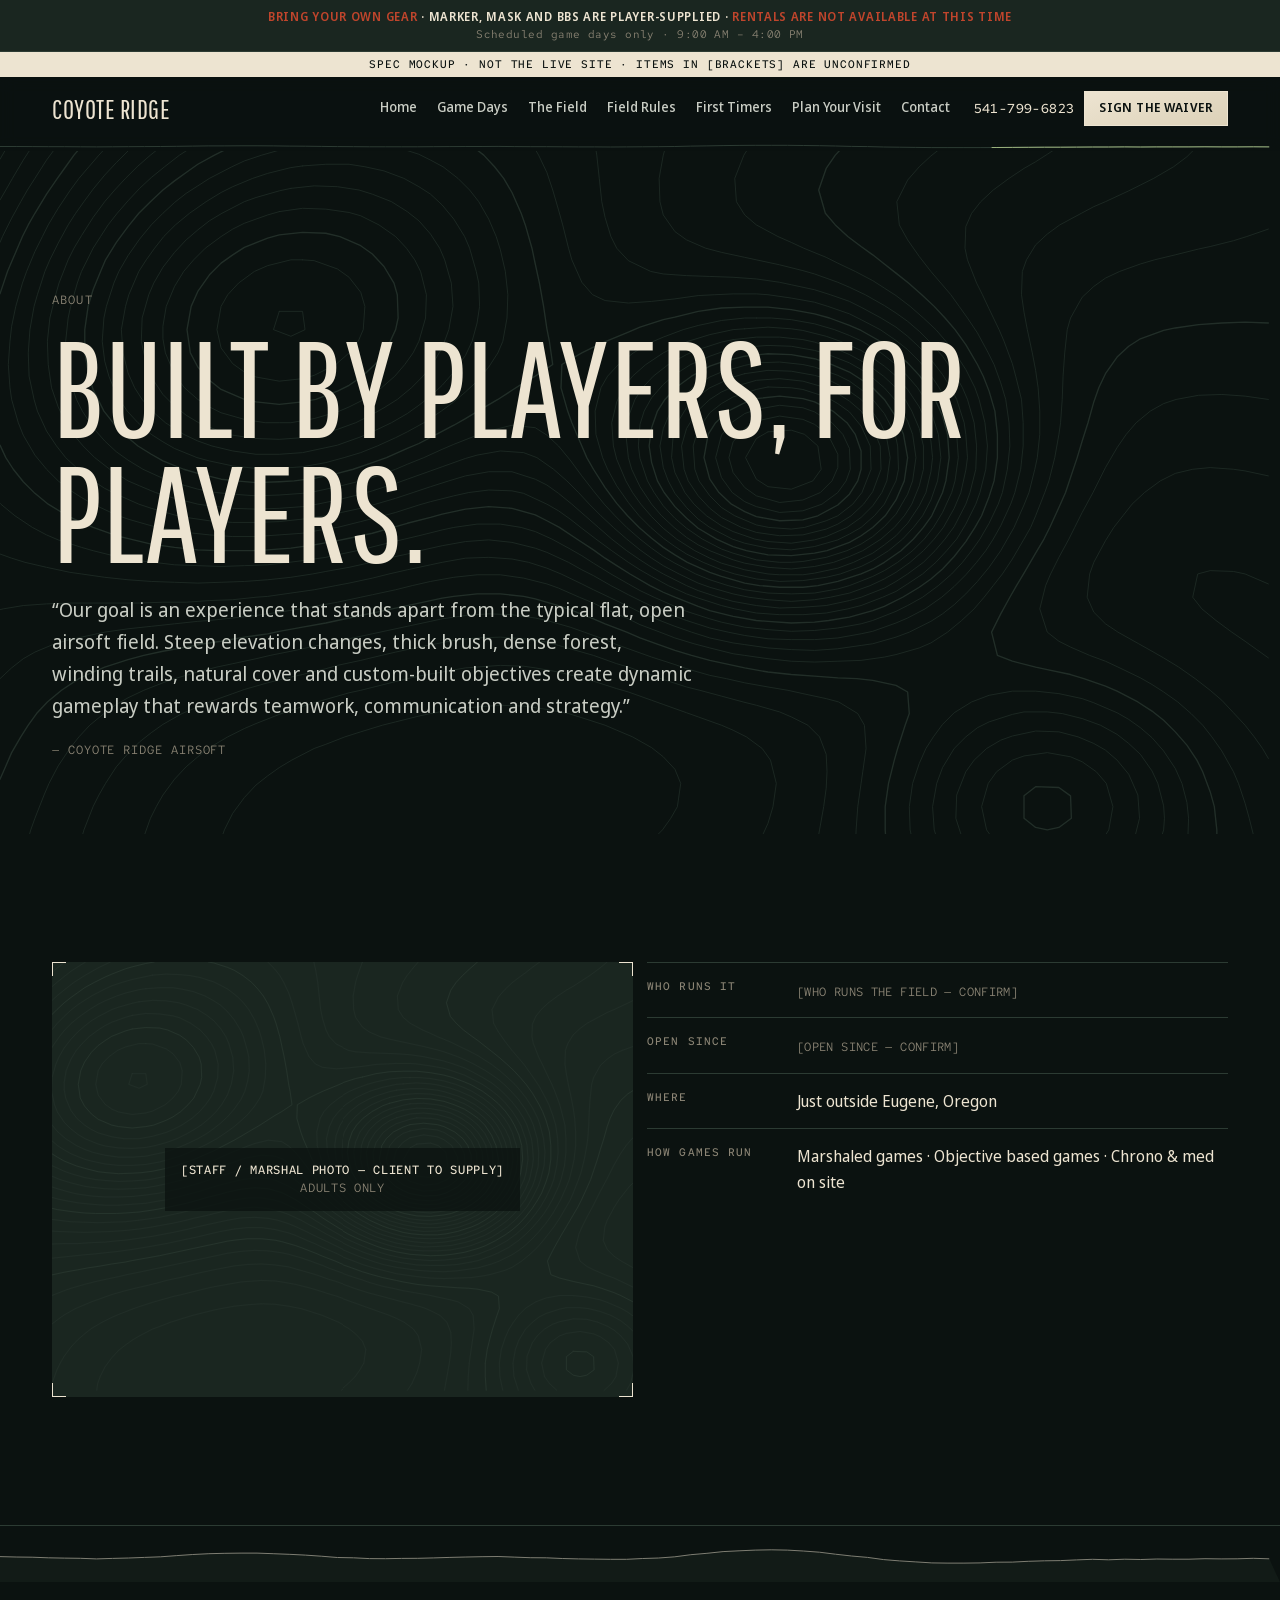
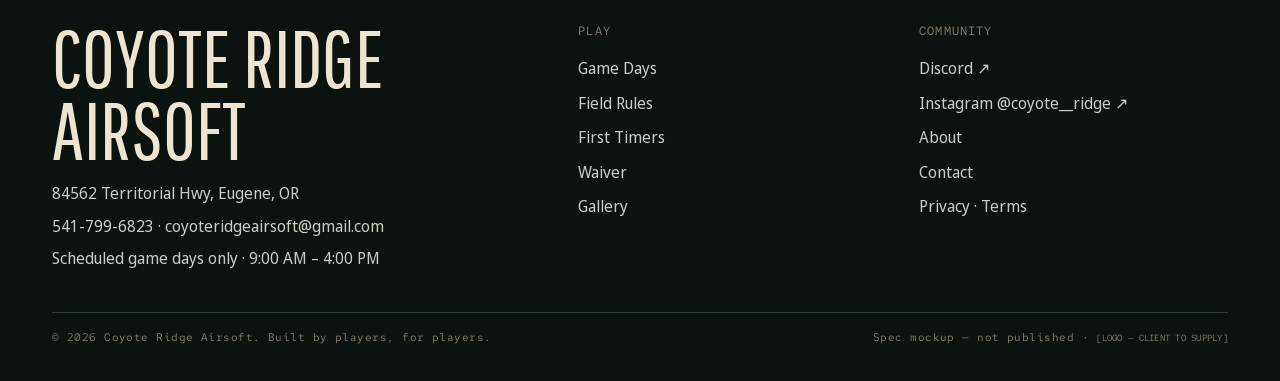
==== about.html @ 6d14355a "Preview: Coyote Ridge Airsoft spec mockup (noindex) Co-Authored-By: Claude Opus 5.5 <noreply@anthrop" ====
<!doctype html>
<html lang="en-US">
<head>
<meta charset="utf-8">
<meta name="viewport" content="width=device-width, initial-scale=1, viewport-fit=cover">
<title>About — Built by Players, for Players | Coyote Ridge Airsoft, Eugene OR</title>
<meta name="description" content="Coyote Ridge is an outdoor airsoft field just outside Eugene, Oregon — built by players, for players.">
<meta name="robots" content="noindex, nofollow">
<meta property="og:type" content="website">
<meta property="og:site_name" content="Coyote Ridge Airsoft">
<meta property="og:title" content="About — Built by Players, for Players | Coyote Ridge Airsoft, Eugene OR">
<meta property="og:description" content="Coyote Ridge is an outdoor airsoft field just outside Eugene, Oregon — built by players, for players.">
<meta property="og:image" content="https://coyoteridgeairsoft.com/images/og-card.jpg">
<meta property="og:image:width" content="1200">
<meta property="og:image:height" content="630">
<meta property="og:image:alt" content="Fog over a steep conifer hillside — Coyote Ridge Airsoft, Eugene, Oregon">
<meta name="twitter:card" content="summary_large_image">
<meta name="twitter:title" content="About — Built by Players, for Players | Coyote Ridge Airsoft, Eugene OR">
<meta name="twitter:description" content="Coyote Ridge is an outdoor airsoft field just outside Eugene, Oregon — built by players, for players.">
<meta name="twitter:image" content="https://coyoteridgeairsoft.com/images/og-card.jpg">
<meta name="theme-color" content="#0B1210">
<link rel="icon" href="favicon.svg" type="image/svg+xml">
<link rel="preconnect" href="https://fonts.googleapis.com">
<link rel="preconnect" href="https://fonts.gstatic.com" crossorigin>
<link href="https://fonts.googleapis.com/css2?family=Noto+Sans+Display:wght@400;500;600;700&amp;family=Pathway+Gothic+One&amp;family=Red+Hat+Mono:wght@400;500&amp;display=swap" rel="stylesheet">
<link rel="stylesheet" href="styles.css">
<script>document.documentElement.classList.add('js')</script>

</head>
<body>
<div class="gearstrip" role="note" aria-label="Gear requirement">
  <p><span class="flag">BRING YOUR OWN GEAR</span> · MARKER, MASK AND BBs ARE PLAYER-SUPPLIED · <span class="flag">RENTALS ARE NOT AVAILABLE AT THIS TIME</span>
  <small>Scheduled game days only · 9:00 AM – 4:00 PM</small></p>
</div>
<a class="skip" href="#main">Skip to content</a>
<div class="mock">Spec mockup · not the live site · items in [brackets] are unconfirmed</div>
<header class="site-head">
  <div class="wrap site-head__in">
    <a class="brand" href="index.html" aria-label="Coyote Ridge Airsoft — home"><span class="brand__name">Coyote Ridge</span></a>
    <nav class="nav" aria-label="Main"><a href="index.html">Home</a><a href="game-days.html">Game Days</a><a href="the-field.html">The Field</a><a href="field-rules.html">Field Rules</a><a href="first-timers.html">First Timers</a><a href="plan-your-visit.html">Plan Your Visit</a><a href="contact.html">Contact</a></nav>
    <div class="head-actions">
      <a class="tel" href="tel:+15417996823">541-799-6823</a>
      <a class="btn btn--sm" href="waiver.html">Sign the Waiver</a>
      <button class="menu-btn" type="button" data-drawer-open aria-controls="drawer" aria-expanded="false">Menu</button>
    </div>
  </div>
  <svg class="head-strip" viewBox="0 0 1000 10" preserveAspectRatio="none" aria-hidden="true" focusable="false"><path class="line" d="M0.0 5.5 L12.6 5.5 L25.1 5.6 L37.7 5.7 L50.2 5.7 L62.8 5.8 L75.3 5.9 L87.9 5.8 L100.4 5.7 L113.0 5.6 L125.5 5.5 L138.1 5.3 L150.6 5.1 L163.2 4.9 L175.7 4.9 L188.3 4.8 L200.8 4.8 L213.4 4.9 L225.9 5.1 L238.5 5.2 L251.0 5.4 L263.6 5.6 L276.2 5.7 L288.7 5.8 L301.3 5.8 L313.8 5.8 L326.4 5.8 L338.9 5.7 L351.5 5.6 L364.0 5.5 L376.6 5.5 L389.1 5.4 L401.7 5.6 L414.2 5.7 L426.8 5.7 L439.3 5.8 L451.9 5.9 L464.4 5.9 L477.0 6.0 L489.5 5.9 L502.1 5.8 L514.6 5.7 L527.2 5.5 L539.7 5.1 L552.3 4.9 L564.9 4.6 L577.4 4.4 L590.0 4.3 L602.5 4.3 L615.1 4.3 L627.6 4.5 L640.2 4.7 L652.7 5.0 L665.3 5.4 L677.8 5.6 L690.4 6.0 L702.9 6.2 L715.5 6.4 L728.0 6.6 L740.6 6.6 L753.1 6.6 L765.7 6.6 L778.2 6.5 L790.8 6.4 L803.3 6.3 L815.9 6.2 L828.5 6.2 L841.0 6.1 L853.6 6.0 L866.1 6.0 L878.7 5.9 L891.2 6.0 L903.8 5.9 L916.3 5.9 L928.9 5.9 L941.4 5.8 L954.0 5.9 L966.5 5.9 L979.1 5.8 L991.6 5.9"/><path class="done" d="M0.0 5.5 L12.6 5.5 L25.1 5.6 L37.7 5.7 L50.2 5.7 L62.8 5.8 L75.3 5.9 L87.9 5.8 L100.4 5.7 L113.0 5.6 L125.5 5.5 L138.1 5.3 L150.6 5.1 L163.2 4.9 L175.7 4.9 L188.3 4.8 L200.8 4.8 L213.4 4.9 L225.9 5.1 L238.5 5.2 L251.0 5.4 L263.6 5.6 L276.2 5.7 L288.7 5.8 L301.3 5.8 L313.8 5.8 L326.4 5.8 L338.9 5.7 L351.5 5.6 L364.0 5.5 L376.6 5.5 L389.1 5.4 L401.7 5.6 L414.2 5.7 L426.8 5.7 L439.3 5.8 L451.9 5.9 L464.4 5.9 L477.0 6.0 L489.5 5.9 L502.1 5.8 L514.6 5.7 L527.2 5.5 L539.7 5.1 L552.3 4.9 L564.9 4.6 L577.4 4.4 L590.0 4.3 L602.5 4.3 L615.1 4.3 L627.6 4.5 L640.2 4.7 L652.7 5.0 L665.3 5.4 L677.8 5.6 L690.4 6.0 L702.9 6.2 L715.5 6.4 L728.0 6.6 L740.6 6.6 L753.1 6.6 L765.7 6.6 L778.2 6.5 L790.8 6.4 L803.3 6.3 L815.9 6.2 L828.5 6.2 L841.0 6.1 L853.6 6.0 L866.1 6.0 L878.7 5.9 L891.2 6.0 L903.8 5.9 L916.3 5.9 L928.9 5.9 L941.4 5.8 L954.0 5.9 L966.5 5.9 L979.1 5.8 L991.6 5.9" pathLength="1" style="stroke-dasharray:1;stroke-dashoffset:1"/></svg>
</header>
<div class="drawer" id="drawer" role="dialog" aria-modal="true" aria-label="Menu">
  <button class="menu-btn" type="button" data-drawer-close>Close</button>
  <a href="index.html">Home</a><a href="game-days.html">Game Days</a><a href="the-field.html">The Field</a><a href="field-rules.html">Field Rules</a><a href="first-timers.html">First Timers</a><a href="plan-your-visit.html">Plan Your Visit</a><a href="contact.html">Contact</a>
  <div class="drawer__foot">
    <a class="btn" href="waiver.html" style="font-family:var(--sans);font-size:.92rem">Sign the Waiver</a>
    <a class="btn btn--line" href="tel:+15417996823" style="font-family:var(--sans);font-size:.92rem">Call 541-799-6823</a>
  </div>
</div>

<main id="main">
<section class="pagehead topo-tight">
  <div class="wrap">
    <span class="ref">About</span>
    <h1>Built by players, for players.</h1>
    <p class="lede">“Our goal is an experience that stands apart from the typical flat, open airsoft field. Steep elevation changes, thick brush, dense forest, winding trails, natural cover and custom-built objectives create dynamic gameplay that rewards teamwork, communication and strategy.”</p>
    <p class="attr">— Coyote Ridge Airsoft</p>
  </div>
</section>
<section class="section">
  <div class="wrap duo" style="align-items:start">
    <div class="empty brk" style="--ar:4 / 3"><p>[STAFF / MARSHAL PHOTO — CLIENT TO SUPPLY]<span>Adults only</span></p></div>
    <dl class="facts">
      <div><dt>Who runs it</dt><dd><span class="tbc">[WHO RUNS THE FIELD — CONFIRM]</span></dd></div>
      <div><dt>Open since</dt><dd><span class="tbc">[OPEN SINCE — CONFIRM]</span></dd></div>
      <div><dt>Where</dt><dd>Just outside Eugene, Oregon</dd></div>
      <div><dt>How games run</dt><dd>Marshaled games · Objective based games · Chrono &amp; med on site</dd></div>
    </dl>
  </div>
</section>

</main>
<footer class="site-foot">
  <svg class="foot-strip" viewBox="0 0 1000 56" preserveAspectRatio="none" aria-hidden="true" focusable="false"><path class="fill" d="M0.0 30.6 L12.6 31.0 L25.1 31.2 L37.7 31.8 L50.2 32.1 L62.8 32.3 L75.3 32.9 L87.9 32.4 L100.4 32.0 L113.0 31.4 L125.5 30.8 L138.1 29.6 L150.6 28.5 L163.2 27.7 L175.7 27.3 L188.3 27.1 L200.8 27.1 L213.4 27.7 L225.9 28.3 L238.5 29.1 L251.0 30.2 L263.6 31.5 L276.2 31.8 L288.7 32.6 L301.3 32.7 L313.8 32.4 L326.4 32.3 L338.9 31.9 L351.5 31.4 L364.0 31.0 L376.6 30.7 L389.1 30.5 L401.7 31.1 L414.2 31.7 L426.8 31.8 L439.3 32.5 L451.9 32.9 L464.4 33.1 L477.0 33.3 L489.5 33.3 L502.1 32.5 L514.6 32.0 L527.2 30.8 L539.7 28.7 L552.3 27.3 L564.9 25.6 L577.4 24.8 L590.0 24.1 L602.5 23.8 L615.1 24.1 L627.6 25.0 L640.2 26.2 L652.7 28.2 L665.3 30.0 L677.8 31.4 L690.4 33.6 L702.9 34.9 L715.5 35.9 L728.0 36.9 L740.6 37.1 L753.1 37.1 L765.7 36.9 L778.2 36.2 L790.8 36.1 L803.3 35.3 L815.9 34.8 L828.5 34.6 L841.0 33.9 L853.6 33.3 L866.1 33.8 L878.7 33.2 L891.2 33.5 L903.8 33.0 L916.3 33.2 L928.9 33.2 L941.4 32.7 L954.0 32.9 L966.5 32.8 L979.1 32.3 L991.6 32.8 L1000 56 L0 56Z"/><path class="line" d="M0.0 30.6 L12.6 31.0 L25.1 31.2 L37.7 31.8 L50.2 32.1 L62.8 32.3 L75.3 32.9 L87.9 32.4 L100.4 32.0 L113.0 31.4 L125.5 30.8 L138.1 29.6 L150.6 28.5 L163.2 27.7 L175.7 27.3 L188.3 27.1 L200.8 27.1 L213.4 27.7 L225.9 28.3 L238.5 29.1 L251.0 30.2 L263.6 31.5 L276.2 31.8 L288.7 32.6 L301.3 32.7 L313.8 32.4 L326.4 32.3 L338.9 31.9 L351.5 31.4 L364.0 31.0 L376.6 30.7 L389.1 30.5 L401.7 31.1 L414.2 31.7 L426.8 31.8 L439.3 32.5 L451.9 32.9 L464.4 33.1 L477.0 33.3 L489.5 33.3 L502.1 32.5 L514.6 32.0 L527.2 30.8 L539.7 28.7 L552.3 27.3 L564.9 25.6 L577.4 24.8 L590.0 24.1 L602.5 23.8 L615.1 24.1 L627.6 25.0 L640.2 26.2 L652.7 28.2 L665.3 30.0 L677.8 31.4 L690.4 33.6 L702.9 34.9 L715.5 35.9 L728.0 36.9 L740.6 37.1 L753.1 37.1 L765.7 36.9 L778.2 36.2 L790.8 36.1 L803.3 35.3 L815.9 34.8 L828.5 34.6 L841.0 33.9 L853.6 33.3 L866.1 33.8 L878.7 33.2 L891.2 33.5 L903.8 33.0 L916.3 33.2 L928.9 33.2 L941.4 32.7 L954.0 32.9 L966.5 32.8 L979.1 32.3 L991.6 32.8"/></svg>
  <div class="wrap">
    <div class="foot__grid">
      <div>
        <p class="foot__name">Coyote Ridge<br>Airsoft</p>
        <p style="margin:0">84562 Territorial Hwy, Eugene, OR</p>
        <p style="margin:6px 0 0"><a href="tel:+15417996823">541-799-6823</a> · <a href="mailto:coyoteridgeairsoft@gmail.com">coyoteridgeairsoft@gmail.com</a></p>
        <p style="margin:6px 0 0">Scheduled game days only · 9:00 AM – 4:00 PM</p>
      </div>
      <div>
        <span class="ref">Play</span>
        <ul>
          <li><a href="game-days.html">Game Days</a></li>
          <li><a href="field-rules.html">Field Rules</a></li>
          <li><a href="first-timers.html">First Timers</a></li>
          <li><a href="waiver.html">Waiver</a></li>
          <li><a href="gallery.html">Gallery</a></li>
        </ul>
      </div>
      <div>
        <span class="ref">Community</span>
        <ul>
          <li><a href="https://discord.com/invite/k8CXcKvjGg" rel="noopener" target="_blank">Discord ↗</a></li>
          <li><a href="https://www.instagram.com/coyote__ridge/" rel="noopener" target="_blank">Instagram @coyote__ridge ↗</a></li>
          <li><a href="about.html">About</a></li>
          <li><a href="contact.html">Contact</a></li>
          <li><a href="privacy.html">Privacy</a> · <a href="terms.html">Terms</a></li>
        </ul>
      </div>
    </div>
    <div class="foot__base"><span>© <span data-year>2026</span> Coyote Ridge Airsoft. Built by players, for players.</span><span>Spec mockup — not published · <span class="tbc">[LOGO — CLIENT TO SUPPLY]</span></span></div>
  </div>
</footer>
<nav class="mbar" aria-label="Quick actions">
  <a href="game-days.html">Game Days</a><a href="field-rules.html">Rules</a><a href="waiver.html">Waiver</a><a href="tel:+15417996823">Call</a>
</nav>
<script src="game-days.js"></script>
<script src="script.js"></script>
</body>
</html>
---- styles.css ----
/* Coyote Ridge Airsoft — spec mockup
   Design system: elevation / topography. Section view, not plan view.
   ⚠️ Palette PROVISIONAL until sampled from assets/logo-coyote-ridge.png */

:root {
  --cr-ground: #0B1210;
  --cr-band: #121B17;
  --cr-surface: #1A2620;
  --cr-contour: #2C3B33;
  --cr-bone: #EDE4D1;
  --cr-bone-2: #DCD1B8;
  --cr-lichen: #9BB37E;
  --cr-lichen-deep: #5E7A4A;
  --cr-dust: #8C8575;
  --cr-flag: #C0452C;      /* RESTRICTED: safety + policy items only */
  --cr-text: #C9CDC4;      /* body copy on dark */
  --cr-ink: #0B1210;       /* text on bone */

  --display: "Pathway Gothic One", "Arial Narrow", sans-serif;
  --sans: "Noto Sans Display", system-ui, -apple-system, "Segoe UI", sans-serif;
  --mono: "Red Hat Mono", ui-monospace, Consolas, monospace;

  --gutter: 16px;
  --max: 1240px;
  --ease: cubic-bezier(.22, .61, .36, 1);
  --rise: 340ms;
  --head-h: 64px;
}
@media (min-width: 760px) { :root { --gutter: 32px; } }

*, *::before, *::after { box-sizing: border-box; }
html { -webkit-text-size-adjust: 100%; scroll-padding-top: 120px; }
body {
  margin: 0; background: var(--cr-ground); color: var(--cr-text);
  font: 400 1rem/1.65 var(--sans); -webkit-font-smoothing: antialiased;
  padding-bottom: 64px; /* sticky mobile bar */
}
@media (min-width: 960px) { body { padding-bottom: 0; } }
img { display: block; max-width: 100%; height: auto; }
a { color: inherit; }
button, input, select, textarea { font: inherit; color: inherit; }
:focus-visible { outline: 2px solid var(--cr-lichen); outline-offset: 3px; }
.wrap { width: 100%; max-width: var(--max); margin-inline: auto; padding-inline: var(--gutter); }
.skip { position: absolute; left: -999px; top: 0; z-index: 200; background: var(--cr-bone); color: var(--cr-ink); padding: 8px 12px; }
.skip:focus { left: 8px; top: 8px; }
.sr-only { position: absolute; width: 1px; height: 1px; overflow: hidden; clip: rect(0 0 0 0); white-space: nowrap; }

/* ---------- type ---------- */
h1, h2, .display {
  font-family: var(--display); font-weight: 400; text-transform: uppercase;
  letter-spacing: .005em; line-height: .92; color: var(--cr-bone); margin: 0;
}
h1 { font-size: clamp(3.6rem, 13vw, 8.5rem); }
h2 { font-size: clamp(2.8rem, 8vw, 5.4rem); }
h3 { font: 600 1.12rem/1.3 var(--sans); color: var(--cr-bone); margin: 0 0 .4em; }
p { margin: 0 0 1em; max-width: 64ch; }
.lede { font-size: clamp(1.05rem, 1.6vw, 1.22rem); color: var(--cr-text); }
strong { color: var(--cr-bone); font-weight: 600; }
.ref, .tbc, .fig, .num {
  font-family: var(--mono); font-weight: 400; letter-spacing: .03em;
}
.ref { display: block; font-size: .72rem; text-transform: uppercase; color: var(--cr-dust); margin-bottom: 14px; letter-spacing: .1em; }
.ref b { color: var(--cr-lichen); font-weight: 500; }
.tbc { font-size: .78em; color: var(--cr-dust); }
.tbc--block { display: block; margin-top: .6em; }
.fig { color: var(--cr-bone); font-weight: 500; }
.flag { color: var(--cr-flag); font-weight: 600; }
.quote { font: 400 clamp(1.6rem, 3.6vw, 2.6rem)/1.15 var(--display); text-transform: none; letter-spacing: .01em; color: var(--cr-bone); max-width: 30ch; margin: 0; }
.quote--xl { font-size: clamp(2rem, 5vw, 3.6rem); max-width: 24ch; }
.attr { margin-top: 18px; font: 400 .72rem/1.4 var(--mono); color: var(--cr-dust); letter-spacing: .08em; text-transform: uppercase; }

/* ---------- gear strip (B5): first in the DOM, static, every page ---------- */
.gearstrip { background: var(--cr-surface); border-bottom: 1px solid var(--cr-contour); padding: 8px var(--gutter); text-align: center; }
.gearstrip p { margin: 0 auto; max-width: none; font: 600 .74rem/1.45 var(--sans); letter-spacing: .06em; text-transform: uppercase; color: var(--cr-bone); }
.gearstrip .flag { color: var(--cr-flag); }
.gearstrip small { display: block; font: 400 .7rem/1.4 var(--mono); letter-spacing: .04em; text-transform: none; color: var(--cr-dust); margin-top: 2px; }

/* ---------- header ---------- */
.site-head { position: sticky; top: 0; z-index: 60; background: rgba(11, 18, 16, .94); backdrop-filter: blur(8px); -webkit-backdrop-filter: blur(8px); }
.site-head__in { display: flex; align-items: center; gap: 16px; height: var(--head-h); transition: height var(--rise) var(--ease); }
.is-condensed .site-head__in { height: 52px; }
.brand { display: flex; align-items: center; gap: 10px; text-decoration: none; margin-right: auto; }
.brand__mark { width: 30px; height: 30px; flex: none; }
.brand__name { font: 400 1.7rem/1 var(--display); text-transform: uppercase; color: var(--cr-bone); letter-spacing: .02em; white-space: nowrap; }
.nav { display: none; }
.head-actions { display: flex; align-items: center; gap: 10px; }
.head-actions .tel { display: none; font: 500 .82rem/1 var(--mono); color: var(--cr-bone); text-decoration: none; letter-spacing: .03em; }
.menu-btn { background: none; border: 1px solid var(--cr-contour); color: var(--cr-bone); font: 500 .72rem/1 var(--mono); letter-spacing: .1em; text-transform: uppercase; padding: 10px 12px; cursor: pointer; }
@media (min-width: 560px) { .head-actions .tel { display: inline; } }
@media (min-width: 1120px) {
  .menu-btn { display: none; }
  .nav { display: flex; gap: 20px; margin-right: 8px; }
  .nav a { font: 500 .84rem/1 var(--sans); color: var(--cr-text); text-decoration: none; padding: 8px 0; border-bottom: 1px solid transparent; transition: color 200ms, border-color 200ms; white-space: nowrap; }
  .nav a:hover { color: var(--cr-bone); }
  .nav a[aria-current="page"] { color: var(--cr-lichen); border-bottom-color: var(--cr-lichen); }
}
.head-strip { display: block; width: 100%; height: 10px; }
.head-strip path { fill: none; stroke: var(--cr-contour); stroke-width: 1; vector-effect: non-scaling-stroke; }
.head-strip .done { stroke: var(--cr-lichen); }

/* mobile drawer */
.drawer { position: fixed; inset: 0; z-index: 90; background: var(--cr-ground); padding: 80px var(--gutter) 40px; display: flex; flex-direction: column; gap: 4px;
  opacity: 0; visibility: hidden; transform: translateY(12px); transition: opacity var(--rise) var(--ease), transform var(--rise) var(--ease), visibility 0s var(--rise); overflow-y: auto; }
.drawer.is-open { opacity: 1; visibility: visible; transform: none; transition: opacity var(--rise) var(--ease), transform var(--rise) var(--ease); }
.drawer a { font: 400 2.5rem/1.15 var(--display); text-transform: uppercase; color: var(--cr-bone); text-decoration: none; }
.drawer a[aria-current="page"] { color: var(--cr-lichen); }
.drawer .menu-btn { position: absolute; top: 18px; right: var(--gutter); }
.drawer__foot { margin-top: auto; padding-top: 24px; display: grid; gap: 10px; }
body.locked { overflow: hidden; }

/* ---------- buttons ---------- */
.btn {
  display: inline-flex; align-items: center; justify-content: center; gap: 10px;
  background: linear-gradient(160deg, var(--cr-bone), var(--cr-bone-2)); color: var(--cr-ink);
  border: 1px solid var(--cr-bone); font: 600 .92rem/1 var(--sans); letter-spacing: .03em; text-transform: uppercase;
  padding: 15px 20px; text-decoration: none; cursor: pointer; transition: transform 200ms var(--ease), filter 200ms;
}
.btn:hover { filter: brightness(1.04); }
.btn:active { transform: translateY(1px); }
.btn .arr { transition: transform 200ms var(--ease); }
.btn:hover .arr { transform: translateY(-2px); }
.btn--line { background: transparent; color: var(--cr-bone); }
.btn--line:hover { background: rgba(237, 228, 209, .06); }
.btn--sm { padding: 10px 14px; font-size: .78rem; }
.textlink { color: var(--cr-bone); text-decoration: none; border-bottom: 1px solid var(--cr-contour); padding-bottom: 3px; font-weight: 500; transition: border-color 200ms; }
.textlink:hover { border-color: var(--cr-lichen); }
.cta-row { display: flex; flex-wrap: wrap; align-items: center; gap: 12px 16px; }

/* ---------- chips ---------- */
.chips { display: flex; flex-wrap: wrap; gap: 6px; margin: 0; padding: 0; list-style: none; }
.chips li { font: 500 .7rem/1 var(--mono); letter-spacing: .08em; text-transform: uppercase; color: var(--cr-bone); border: 1px solid var(--cr-contour); padding: 8px 10px; background: rgba(11, 18, 16, .5); }

/* ---------- corner brackets: four corners, hairline, never a HUD ---------- */
.brk { position: relative; --b: var(--cr-bone); --bl: 14px; }
.brk::before { content: ""; position: absolute; inset: 0; pointer-events: none; z-index: 2;
  background:
    linear-gradient(var(--b), var(--b)) top left / var(--bl) 1px no-repeat,
    linear-gradient(var(--b), var(--b)) top left / 1px var(--bl) no-repeat,
    linear-gradient(var(--b), var(--b)) top right / var(--bl) 1px no-repeat,
    linear-gradient(var(--b), var(--b)) top right / 1px var(--bl) no-repeat,
    linear-gradient(var(--b), var(--b)) bottom left / var(--bl) 1px no-repeat,
    linear-gradient(var(--b), var(--b)) bottom left / 1px var(--bl) no-repeat,
    linear-gradient(var(--b), var(--b)) bottom right / var(--bl) 1px no-repeat,
    linear-gradient(var(--b), var(--b)) bottom right / 1px var(--bl) no-repeat; }

/* ---------- sections + contour texture (static, never animated) ---------- */
.section { position: relative; padding-block: clamp(64px, 10vw, 128px); isolation: isolate; }
.section--band { background: var(--cr-band); }
.section--surface { background: var(--cr-surface); }
.topo::after, .topo-tight::after { content: ""; position: absolute; inset: 0; z-index: -1; pointer-events: none;
  background: url("images/contours.svg") center / cover no-repeat; opacity: .55; }
.topo-tight::after { background-image: url("images/contours-tight.svg"); opacity: .7; }
.head { display: grid; gap: 18px; margin-bottom: clamp(32px, 5vw, 56px); }
@media (min-width: 900px) { .head--split { grid-template-columns: 1fr 1fr; align-items: end; } .head--split > p { justify-self: end; } }

/* ridgeline edge: a drawn profile, band below it darker. Not a diagonal. */
.ridge { display: block; width: 100%; height: clamp(28px, 5vw, 64px); margin-bottom: -1px; position: relative; z-index: 1; }
.ridge path { stroke: none; }
.ridge .line { fill: none; stroke: var(--cr-contour); stroke-width: 1; vector-effect: non-scaling-stroke; }

/* ---------- hero ---------- */
.hero { position: relative; min-height: min(86svh, 820px); display: flex; align-items: flex-end; overflow: hidden; background: var(--cr-ground); isolation: isolate; }
.hero__img { position: absolute; inset: 0; z-index: -2; }
.hero__img img { width: 100%; height: 100%; object-fit: cover; transform: translateY(var(--px, 0)) scale(1.08); will-change: transform; }
.hero::before { content: ""; position: absolute; inset: 0; z-index: -1; background: linear-gradient(to top, rgba(11, 18, 16, .92) 8%, rgba(11, 18, 16, 0) 78%); }
.hero::after { content: ""; position: absolute; inset: 0; z-index: -1; background: url("images/contours.svg") center bottom / cover no-repeat; opacity: .35; mask-image: linear-gradient(to top, #000, transparent 45%); -webkit-mask-image: linear-gradient(to top, #000, transparent 45%); }
.hero__copy { padding-block: 120px 28px; width: 100%; }
.hero h1 { font-size: clamp(3.8rem, 14.5vw, 10.5rem); max-width: 11ch; }
.hero .lede { margin: 18px 0 22px; color: var(--cr-bone); }
.hero .ref { color: var(--cr-bone); opacity: .8; }
.hero .chips { margin-bottom: 26px; }
.hero__strip { display: block; width: 100%; height: 46px; margin-top: 28px; }
.hero__strip path { fill: none; stroke: var(--cr-bone); stroke-width: 1.2; vector-effect: non-scaling-stroke; opacity: .7; }
.hero__strip .fill { fill: rgba(11, 18, 16, .55); stroke: none; }
.imgcap { position: absolute; right: var(--gutter); top: 14px; z-index: 2; font: 400 .62rem/1.3 var(--mono); color: rgba(237, 228, 209, .7); letter-spacing: .05em; background: rgba(11, 18, 16, .55); padding: 4px 6px; }

/* sub-nav under hero */
.subnav { position: relative; border-block: 1px solid var(--cr-contour); background: var(--cr-ground); overflow: hidden; }
.subnav::before { content: ""; position: absolute; inset: 0; background: url("images/contours.svg") center / 140% auto no-repeat; opacity: .5; pointer-events: none; }
.subnav ul { position: relative; display: flex; gap: 0; margin: 0; padding: 0; list-style: none; overflow-x: auto; scrollbar-width: none; }
.subnav ul::-webkit-scrollbar { display: none; }
.subnav li + li { border-left: 1px solid var(--cr-contour); }
.subnav a { display: block; padding: 16px 20px; font: 500 .74rem/1 var(--mono); letter-spacing: .12em; text-transform: uppercase; color: var(--cr-bone); text-decoration: none; white-space: nowrap; transition: color 200ms; }
.subnav a:hover { color: var(--cr-lichen); }

/* ---------- elevation profile (flagship) ---------- */
.profile { position: relative; padding: 18px 0 8px; }
.profile__scroll { overflow-x: auto; -webkit-overflow-scrolling: touch; scrollbar-color: var(--cr-contour) transparent; }
.profile svg { display: block; width: 100%; min-width: 880px; height: auto; }
.profile .ground { fill: none; stroke: var(--cr-bone); stroke-width: 2; vector-effect: non-scaling-stroke; }
.profile .mass { fill: url(#hatch); }
.profile .axis { stroke: var(--cr-contour); stroke-width: 1; vector-effect: non-scaling-stroke; }
.profile .axis-t { font: 400 11px var(--mono); fill: var(--cr-dust); letter-spacing: .06em; }
.profile .mk line { stroke: var(--cr-lichen); stroke-width: 1; vector-effect: non-scaling-stroke; }
.profile .mk path { fill: var(--cr-lichen); }
.profile .mk text { font: 400 11px var(--mono); fill: var(--cr-dust); letter-spacing: .04em; }
.profile .mk .nm { fill: var(--cr-bone); font-size: 12px; }
.profile .mk--castle path { fill: var(--cr-lichen); }
.profile .mk--castle .nm { font: 400 30px var(--display); fill: var(--cr-bone); letter-spacing: .02em; }
.profile .frame-t { font: 400 11px var(--mono); fill: var(--cr-dust); letter-spacing: .08em; }
.profile__hint { display: block; margin-top: 8px; font: 400 .68rem/1 var(--mono); color: var(--cr-dust); letter-spacing: .08em; }
@media (min-width: 900px) { .profile__hint { display: none; } }
/* draw-on, once */
.js .profile .ground { stroke-dasharray: 1; stroke-dashoffset: 1; }
.js .profile .mk { opacity: 0; transition: opacity 260ms var(--ease); transition-delay: var(--md, 0ms); }
.js .profile.is-drawn .ground { stroke-dashoffset: 0; transition: stroke-dashoffset 850ms var(--ease); }
.js .profile.is-drawn .mk { opacity: 1; }

/* ---------- Castle: bone panel with a ridgeline edge slicing into a photo band ---------- */
.castle { position: relative; overflow: hidden; background: var(--cr-ground); }
.castle__photo { position: relative; height: clamp(260px, 46vw, 560px); overflow: hidden; }
.castle__photo img { width: 100%; height: 118%; object-fit: cover; transform: translateY(var(--px, 0)); will-change: transform; }
.castle__photo::after { content: ""; position: absolute; inset: 0; background: linear-gradient(to top, rgba(11, 18, 16, .75), rgba(11, 18, 16, 0)); }
.castle__panel { position: relative; margin-top: clamp(-160px, -12vw, -60px); z-index: 2; }
.castle__panel .edge { display: block; width: 100%; height: clamp(36px, 6vw, 80px); }
.castle__panel .edge path { fill: var(--cr-bone); }
.castle__body { background: var(--cr-bone); color: var(--cr-ink); padding-bottom: clamp(56px, 8vw, 104px); margin-top: -1px; }
.castle__body .ref { color: #5d584c; }
.castle__body .ref b { color: var(--cr-lichen-deep); }
.castle__body h2 { color: var(--cr-ink); }
.castle__body .quote { color: var(--cr-ink); }
.castle__body .attr, .castle__body .tbc { color: #5d584c; }
.castle__grid { display: grid; gap: 32px; }
@media (min-width: 900px) { .castle__grid { grid-template-columns: 7fr 5fr; gap: 56px; align-items: start; } }
.spot { display: inline-flex; align-items: center; gap: 10px; font: 500 .74rem/1 var(--mono); letter-spacing: .06em; }
.spot svg { width: 18px; height: 18px; }

/* empty labelled frames (client to supply) */
.empty { position: relative; aspect-ratio: var(--ar, 4 / 3); background: var(--cr-surface); display: grid; place-items: center; overflow: hidden; isolation: isolate; }
.empty::after { content: ""; position: absolute; inset: 0; z-index: -1; background: url("images/contours-tight.svg") center / cover; opacity: .8; }
.empty p { margin: 0; padding: 14px 16px; text-align: center; font: 500 .72rem/1.5 var(--mono); letter-spacing: .06em; text-transform: uppercase; color: var(--cr-bone); background: rgba(11, 18, 16, .78); max-width: 86%; }
.empty p span { display: block; color: var(--cr-dust); font-weight: 400; }
.castle__body .empty { --b: var(--cr-ink); }

/* ---------- game days ---------- */
.days { display: grid; gap: 1px; background: var(--cr-contour); border: 1px solid var(--cr-contour); margin: 0; padding: 0; list-style: none; }
.day { background: var(--cr-ground); display: grid; gap: 14px; padding: 22px; align-items: center; }
@media (min-width: 820px) { .day { grid-template-columns: 14rem 1fr auto; gap: 28px; padding: 26px 28px; } }
.day__date { font: 400 1.9rem/1 var(--display); color: var(--cr-bone); text-transform: uppercase; }
.day__date .tbc { display: block; font-size: .7rem; margin-top: 6px; line-height: 1.4; }
.day__meta { display: grid; gap: 4px; }
.day__name { font: 600 1.05rem/1.3 var(--sans); color: var(--cr-bone); }
.day__time { font: 500 .8rem/1.4 var(--mono); color: var(--cr-lichen); letter-spacing: .04em; }
.day__act { display: grid; gap: 8px; justify-items: start; }
@media (min-width: 820px) { .day__act { justify-items: end; text-align: right; } }
.price { font: 400 .68rem/1.4 var(--mono); color: var(--cr-dust); letter-spacing: .04em; max-width: 26ch; }
.day--past { opacity: .7; }
.weather { margin-top: 22px; display: flex; flex-wrap: wrap; gap: 6px 22px; font-style: italic; color: var(--cr-bone); }

/* ---------- first timers: a numbered climb ---------- */
.climb { margin: 0; padding: 0; list-style: none; display: grid; gap: 10px; }
.climb li { position: relative; display: grid; grid-template-columns: 3.4rem 1fr; gap: 14px; align-items: start; background: var(--cr-surface); border-left: 2px solid var(--cr-contour); padding: 18px 18px 18px 14px; }
.climb .num { font: 500 1.3rem/1 var(--mono); color: var(--cr-lichen); padding-top: 3px; }
.climb li p { margin: 0; color: var(--cr-text); }
.climb li > p > strong:first-child { display: block; margin-bottom: 4px; font-size: 1.05rem; }
.climb li.is-flag { border-left-color: var(--cr-flag); }
@media (min-width: 900px) {
  /* the path climbs: 01 sits bottom-left, 05 top-right. DOM order stays 01→05 for reading */
  .climb { display: flex; flex-direction: column-reverse; gap: 12px; }
  .climb li { margin-left: calc((var(--i) - 1) * 6%); margin-right: calc((5 - var(--i)) * 2%); }
}

/* ---------- photo grids ---------- */
.photos { display: grid; gap: 12px; }
@media (min-width: 760px) { .photos--3 { grid-template-columns: repeat(3, 1fr); } .photos--2 { grid-template-columns: repeat(2, 1fr); } }
.photo { margin: 0; }
.photo__img { position: relative; overflow: hidden; background: var(--cr-surface); aspect-ratio: 3 / 2; }
.photo__img img { width: 100%; height: 100%; object-fit: cover; }
.photo figcaption { padding-top: 8px; font: 400 .68rem/1.4 var(--mono); color: var(--cr-dust); letter-spacing: .04em; }
.terrain { display: flex; flex-wrap: wrap; gap: 6px 10px; margin: 0 0 28px; padding: 0; list-style: none; }
.terrain li { font: 400 clamp(1.5rem, 3vw, 2.2rem)/1.1 var(--display); text-transform: uppercase; color: var(--cr-bone); }
.terrain li + li::before { content: "/"; color: var(--cr-contour); margin-right: 10px; }

/* ---------- FPS table (B1): real table, final values, never animated ---------- */
.spec { width: 100%; border-collapse: collapse; background: var(--cr-surface); }
.spec caption { text-align: left; padding-bottom: 12px; font: 500 .72rem/1.4 var(--mono); letter-spacing: .1em; text-transform: uppercase; color: var(--cr-dust); caption-side: top; }
.spec th, .spec td { text-align: left; padding: 15px 16px; border-bottom: 1px solid var(--cr-contour); vertical-align: baseline; }
.spec thead th { font: 500 .7rem/1.2 var(--mono); letter-spacing: .1em; text-transform: uppercase; color: var(--cr-dust); background: var(--cr-band); }
.spec tbody th { font: 600 1rem/1.3 var(--sans); color: var(--cr-bone); }
.spec td.lim { font: 500 1.35rem/1 var(--mono); color: var(--cr-bone); white-space: nowrap; }
.spec td.lim small { font-size: .7rem; color: var(--cr-dust); margin-left: 4px; letter-spacing: .06em; }
.spec td.mode { font: 400 .86rem/1.3 var(--mono); color: var(--cr-text); }
.spec-wrap { padding: 14px; }
@media (max-width: 520px) { .spec th, .spec td { padding: 12px 10px; } .spec td.lim { font-size: 1.1rem; } }

/* MED scale */
.med { margin-top: 8px; }
.med__bar { display: grid; grid-template-columns: 3fr 1.7fr 2fr; height: 54px; border: 1px solid var(--cr-contour); }
.med__bar > div { position: relative; display: grid; place-items: center; font: 500 .82rem/1.2 var(--mono); color: var(--cr-bone); text-align: center; padding: 0 6px; }
.med__bar > div + div { border-left: 1px solid var(--cr-bone); }
.med__bar .b1 { background: var(--cr-surface); color: var(--cr-text); }
.med__bar .b2 { background: rgba(155, 179, 126, .16); }
.med__bar .b3 { background: rgba(155, 179, 126, .32); }
.med__ticks { position: relative; display: grid; grid-template-columns: 3fr 1.7fr 2fr; height: 24px; }
.med__ticks span { position: relative; }
.med__ticks span + span::before { content: attr(data-t); position: absolute; left: 0; top: 4px; transform: translateX(-50%); font: 500 .74rem/1 var(--mono); color: var(--cr-bone); }
.med__list { margin: 14px 0 0; padding: 0; list-style: none; display: grid; gap: 6px; }
.med__list li { font: 400 .92rem/1.4 var(--sans); }
.med__list .fig { font-family: var(--mono); }
.med__notes { margin-top: 16px; display: grid; gap: 6px; }
@media (max-width: 560px) { .med__bar { grid-template-columns: 2fr 1.4fr 1.6fr; } .med__ticks { grid-template-columns: 2fr 1.4fr 1.6fr; } .med__bar > div { font-size: .7rem; } }

/* ---------- community / waiver / visit ---------- */
.duo { display: grid; gap: 14px; }
@media (min-width: 820px) { .duo { grid-template-columns: 1fr 1fr; } }
.panel { background: var(--cr-surface); padding: clamp(24px, 3.5vw, 40px); display: flex; flex-direction: column; gap: 14px; }
.panel h3 { font: 400 clamp(2rem, 4vw, 2.8rem)/.95 var(--display); text-transform: uppercase; margin: 0; }
.handle { font: 500 1.05rem/1.2 var(--mono); color: var(--cr-bone); letter-spacing: .02em; }
.facts { margin: 0; display: grid; }
.facts div { display: grid; grid-template-columns: 8.5rem 1fr; gap: 14px; padding: 14px 0; border-top: 1px solid var(--cr-contour); }
.facts dt { font: 500 .7rem/1.7 var(--mono); letter-spacing: .1em; text-transform: uppercase; color: var(--cr-dust); }
.facts dd { margin: 0; color: var(--cr-bone); }
.facts a { color: var(--cr-bone); }
.map { position: relative; aspect-ratio: 4 / 3; background: var(--cr-surface); overflow: hidden; display: grid; place-items: center; isolation: isolate; }
.map::after { content: ""; position: absolute; inset: 0; z-index: -1; background: url("images/contours-tight.svg") center / cover; opacity: .9; }
.map iframe { position: absolute; inset: 0; width: 100%; height: 100%; border: 0; filter: grayscale(.6) brightness(.85); }
.map__card { background: var(--cr-bone); color: var(--cr-ink); padding: 20px 22px; display: grid; gap: 10px; max-width: 86%; }
.map__card .addr { font: 400 1.7rem/1 var(--display); text-transform: uppercase; }
.map__card .btn { background: var(--cr-ink); color: var(--cr-bone); border-color: var(--cr-ink); }
.map__card .tbc { color: #5d584c; }

.cards { display: grid; gap: 12px; }
@media (min-width: 760px) { .cards--3 { grid-template-columns: repeat(3, 1fr); } }
.card { background: var(--cr-surface); padding: 26px; min-height: 160px; display: grid; place-content: center; text-align: center; gap: 8px; }

/* ---------- rules document ---------- */
.doc { display: grid; gap: 40px; }
@media (min-width: 1000px) { .doc { grid-template-columns: 250px 1fr; gap: 64px; align-items: start; } }
.toc { display: none; }
@media (min-width: 1000px) {
  .toc { display: block; position: sticky; top: 132px; max-height: calc(100vh - 150px); overflow-y: auto; border-left: 1px solid var(--cr-contour); }
  .toc ol { list-style: none; margin: 0; padding: 0; }
  .toc a { display: grid; grid-template-columns: 2.2rem 1fr; padding: 7px 0 7px 16px; margin-left: -1px; border-left: 2px solid transparent; text-decoration: none; color: var(--cr-text); font: 400 .86rem/1.3 var(--sans); transition: color 120ms linear, border-color 120ms linear; }
  .toc a .num { color: var(--cr-dust); font-size: .78rem; transition: color 120ms linear; }
  .toc a:hover { color: var(--cr-bone); }
  .toc a.is-active { color: var(--cr-bone); border-left-color: var(--cr-lichen); }
  .toc a.is-active .num { color: var(--cr-lichen); }
}
.jump { position: sticky; top: 74px; z-index: 20; background: var(--cr-ground); padding: 10px 0; border-bottom: 1px solid var(--cr-contour); }
.jump label { font: 500 .68rem/1 var(--mono); letter-spacing: .1em; text-transform: uppercase; color: var(--cr-dust); display: block; margin-bottom: 6px; }
.jump select { width: 100%; background: var(--cr-surface); border: 1px solid var(--cr-contour); color: var(--cr-bone); padding: 12px; font: 500 .95rem/1.2 var(--sans); }
@media (min-width: 1000px) { .jump { display: none; } .rule-sec { scroll-margin-top: 90px; } }
.rule-sec { scroll-margin-top: 170px; padding-top: 34px; margin-top: 34px; border-top: 1px solid var(--cr-contour); position: relative; }
.rule-sec:first-child { margin-top: 0; }
.rule-sec .num { display: block; font: 500 .8rem/1 var(--mono); color: var(--cr-lichen); letter-spacing: .1em; margin-bottom: 10px; }
.rule-sec h2 { font-size: clamp(2.2rem, 5vw, 3.4rem); margin-bottom: 18px; }
.rule-sec h2 a { text-decoration: none; }
.rule-sec ul { margin: 0 0 1em; padding-left: 1.1em; max-width: 68ch; }
.rule-sec li { margin-bottom: .55em; }
.rule-sec li::marker { color: var(--cr-dust); }
.platforms { display: flex; flex-wrap: wrap; gap: 6px; margin: 14px 0 18px; padding: 0; list-style: none; }
.platforms li { font: 500 .78rem/1 var(--mono); color: var(--cr-bone); border: 1px solid var(--cr-contour); padding: 8px 10px; background: var(--cr-surface); margin: 0; }
.callout { border: 1px solid var(--cr-bone); padding: 18px 20px; margin: 18px 0; background: var(--cr-band); max-width: 68ch; }
.callout p { margin: 0; color: var(--cr-bone); font-weight: 600; }
.callout .ref { margin-bottom: 8px; }
.specblock { display: grid; grid-template-columns: repeat(2, 1fr); gap: 1px; background: var(--cr-contour); border: 1px solid var(--cr-contour); margin: 16px 0 20px; max-width: 640px; }
@media (min-width: 640px) { .specblock { grid-template-columns: repeat(4, 1fr); } }
.specblock div { background: var(--cr-surface); padding: 14px; display: grid; gap: 6px; }
.specblock dt { font: 500 .64rem/1.2 var(--mono); letter-spacing: .1em; text-transform: uppercase; color: var(--cr-dust); }
.specblock dd { margin: 0; font: 500 1.15rem/1 var(--mono); color: var(--cr-bone); }
.proc { counter-reset: p; list-style: none; padding: 0 !important; display: grid; gap: 8px; }
.proc li { counter-increment: p; display: grid; grid-template-columns: 2.4rem 1fr; gap: 10px; background: var(--cr-surface); padding: 12px 14px; margin: 0 !important; }
.proc li::before { content: counter(p, decimal-leading-zero); font: 500 .85rem/1.6 var(--mono); color: var(--cr-lichen); }
.banned { display: grid; gap: 12px; margin: 16px 0; }
@media (min-width: 760px) { .banned { grid-template-columns: 3fr 2fr; } }
.banned > div { background: var(--cr-surface); padding: 18px 20px; }
.banned h3 { font: 500 .72rem/1 var(--mono); letter-spacing: .1em; text-transform: uppercase; margin-bottom: 12px; }
.banned .no h3 { color: var(--cr-flag); }
.banned .yes h3 { color: var(--cr-lichen); }
.banned ul { margin: 0; padding-left: 1.1em; }
.banned .yes { border: 1px solid var(--cr-lichen-deep); }
.blind { font: 400 clamp(3.4rem, 12vw, 7.5rem)/.9 var(--display); color: var(--cr-bone); text-transform: uppercase; margin: 8px 0 18px; }
.updated { font: 500 .74rem/1.4 var(--mono); color: var(--cr-dust); letter-spacing: .08em; text-transform: uppercase; }
.closing { margin-top: 48px; padding-top: 28px; border-top: 1px solid var(--cr-bone); font-size: 1.15rem; color: var(--cr-bone); font-style: italic; }

/* ---------- FAQ ---------- */
.faq { border-top: 1px solid var(--cr-contour); }
.faq details { border-bottom: 1px solid var(--cr-contour); }
.faq summary { list-style: none; cursor: pointer; padding: 20px 0; display: flex; justify-content: space-between; gap: 18px; font: 600 1.08rem/1.35 var(--sans); color: var(--cr-bone); }
.faq summary::-webkit-details-marker { display: none; }
.faq summary::after { content: "+"; font-family: var(--mono); color: var(--cr-lichen); transition: transform 200ms var(--ease); }
.faq details[open] summary::after { transform: rotate(45deg); }
.faq .ans { padding: 0 0 22px; }
.faq .verbatim { border-left: 2px solid var(--cr-bone); padding-left: 14px; }

/* ---------- forms ---------- */
.form { display: grid; gap: 16px; }
.field { display: grid; gap: 6px; }
.field label { font: 500 .7rem/1.3 var(--mono); letter-spacing: .1em; text-transform: uppercase; color: var(--cr-dust); }
.field input, .field textarea, .field select { width: 100%; background: var(--cr-surface); border: 1px solid var(--cr-contour); color: var(--cr-bone); padding: 13px 14px; border-radius: 0; }
.field input:focus, .field textarea:focus, .field select:focus { outline: none; border-color: var(--cr-lichen); }
.field textarea { min-height: 130px; resize: vertical; }
@media (min-width: 640px) { .form__row { display: grid; grid-template-columns: 1fr 1fr; gap: 16px; } }
.form__note { font: 400 .72rem/1.5 var(--mono); color: var(--cr-dust); }

/* ---------- page head (inner pages) ---------- */
.pagehead { position: relative; padding-block: clamp(72px, 11vw, 140px) clamp(40px, 6vw, 64px); isolation: isolate; overflow: hidden; }
.pagehead .lede { margin-top: 20px; }

/* ---------- legal ---------- */
.draft { border: 1px dashed var(--cr-dust); padding: 16px 18px; font: 500 .78rem/1.6 var(--mono); color: var(--cr-bone); margin-bottom: 36px; max-width: 72ch; }
.legal h2 { font-size: clamp(2rem, 4vw, 2.8rem); margin: 44px 0 14px; }
.legal ul { max-width: 68ch; padding-left: 1.1em; }
.legal li { margin-bottom: .5em; }

/* ---------- footer ---------- */
.site-foot { position: relative; background: var(--cr-ground); padding: 0 0 36px; border-top: 1px solid var(--cr-contour); }
.foot-strip { display: block; width: 100%; height: 56px; }
.foot-strip .fill { fill: var(--cr-band); }
.foot-strip .line { fill: none; stroke: var(--cr-bone); stroke-width: 1; vector-effect: non-scaling-stroke; opacity: .5; }
.foot__grid { display: grid; gap: 32px; padding-top: 40px; }
@media (min-width: 860px) { .foot__grid { grid-template-columns: 1.6fr 1fr 1fr; } }
.foot__name { font: 400 clamp(3rem, 8vw, 5rem)/.9 var(--display); text-transform: uppercase; color: var(--cr-bone); margin: 0 0 14px; }
.site-foot ul { list-style: none; margin: 0; padding: 0; display: grid; gap: 8px; }
.site-foot a { color: var(--cr-text); text-decoration: none; }
.site-foot a:hover { color: var(--cr-bone); }
.foot__base { margin-top: 40px; padding-top: 16px; border-top: 1px solid var(--cr-contour); display: flex; flex-wrap: wrap; justify-content: space-between; gap: 10px; font: 400 .7rem/1.5 var(--mono); color: var(--cr-dust); letter-spacing: .04em; }

/* ---------- sticky mobile bar ---------- */
.mbar { position: fixed; left: 0; right: 0; bottom: 0; z-index: 70; display: grid; grid-template-columns: repeat(4, 1fr); background: var(--cr-band); border-top: 1px solid var(--cr-contour); padding-bottom: env(safe-area-inset-bottom); }
.mbar a { display: grid; place-items: center; height: 60px; font: 500 .7rem/1 var(--mono); letter-spacing: .08em; text-transform: uppercase; color: var(--cr-bone); text-decoration: none; }
.mbar a + a { border-left: 1px solid var(--cr-contour); }
.mbar a:last-child { background: var(--cr-bone); color: var(--cr-ink); }
@media (min-width: 960px) { .mbar { display: none; } }

/* ---------- desktop scroll indicator: a vertical elevation profile ---------- */
.climbmeter { display: none; }
@media (min-width: 1360px) {
  .climbmeter { display: block; position: fixed; left: 18px; top: 50%; transform: translateY(-50%); width: 28px; height: 46vh; z-index: 40; pointer-events: none; }
  .climbmeter svg { width: 100%; height: 100%; overflow: visible; }
  .climbmeter .ln { fill: none; stroke: var(--cr-contour); stroke-width: 1.2; vector-effect: non-scaling-stroke; }
  .climbmeter .pt { fill: var(--cr-ground); stroke: var(--cr-contour); stroke-width: 1.2; vector-effect: non-scaling-stroke; transition: fill 200ms, stroke 200ms; }
  .climbmeter .pt.is-passed { fill: var(--cr-lichen); stroke: var(--cr-lichen); }
  .climbmeter .me { fill: var(--cr-bone); }
}

/* ---------- mockup banner ---------- */
.mock { background: var(--cr-bone); color: var(--cr-ink); text-align: center; font: 500 .66rem/1.4 var(--mono); letter-spacing: .08em; text-transform: uppercase; padding: 5px var(--gutter); }

/* ---------- reveal: rise and settle ---------- */
.js .rise { opacity: 0; transform: translateY(14px); transition: opacity var(--rise) var(--ease), transform var(--rise) var(--ease); transition-delay: var(--d, 0ms); }
.js .rise.is-in { opacity: 1; transform: none; }

.toast { position: fixed; left: 50%; bottom: 84px; z-index: 120; transform: translate(-50%, 10px); background: var(--cr-bone); color: var(--cr-ink); padding: 12px 16px; font: 500 .74rem/1.4 var(--mono); max-width: calc(100vw - 32px); opacity: 0; pointer-events: none; transition: opacity 200ms, transform 200ms; }
.toast.is-on { opacity: 1; transform: translate(-50%, 0); }

/* ---------- reduced motion: everything renders complete, in place ---------- */
@media (prefers-reduced-motion: reduce) {
  *, *::before, *::after { transition-duration: 1ms !important; transition-delay: 0ms !important; animation: none !important; }
  .js .rise { opacity: 1; transform: none; }
  .js .profile .ground { stroke-dashoffset: 0; }
  .js .profile .mk { opacity: 1; }
  .hero__img img, .castle__photo img { transform: none !important; }
}

/* ---------- print: black on white, rules intact ---------- */
@media print {
  @page { margin: 16mm; }
  body { background: #fff; color: #000; font-size: 10.5pt; padding: 0; }
  .site-head, .mbar, .climbmeter, .site-foot, .gearstrip, .mock, .toc, .jump, .ridge, .subnav, .no-print { display: none !important; }
  .section, .pagehead { padding: 0 0 12pt; background: none !important; }
  .topo::after, .topo-tight::after { display: none; }
  h1, h2, h3, strong, .fig, .blind, .callout p { color: #000 !important; }
  h1 { font-size: 30pt; } .rule-sec h2 { font-size: 18pt; margin-bottom: 6pt; }
  .rule-sec { break-inside: avoid-page; padding-top: 10pt; margin-top: 10pt; border-top: .5pt solid #000; }
  .rule-sec .num, .ref, .updated, .tbc { color: #333 !important; }
  .flag { color: #000 !important; text-decoration: underline; }
  .spec { background: none; } .spec th, .spec td { border-bottom: .5pt solid #000; color: #000 !important; }
  .spec thead th { background: none; }
  .med__bar { border-color: #000; } .med__bar > div { background: none !important; color: #000; } .med__bar > div + div { border-color: #000; }
  .med__ticks span + span::before { color: #000; }
  .platforms li, .specblock div, .banned > div, .proc li, .callout { background: none !important; border-color: #000 !important; color: #000; }
  .specblock { background: #000; } .specblock dd, .specblock dt { color: #000 !important; }
  .brk::before { display: none; }
  a { text-decoration: none; color: #000; }
  .doc { display: block; }
}
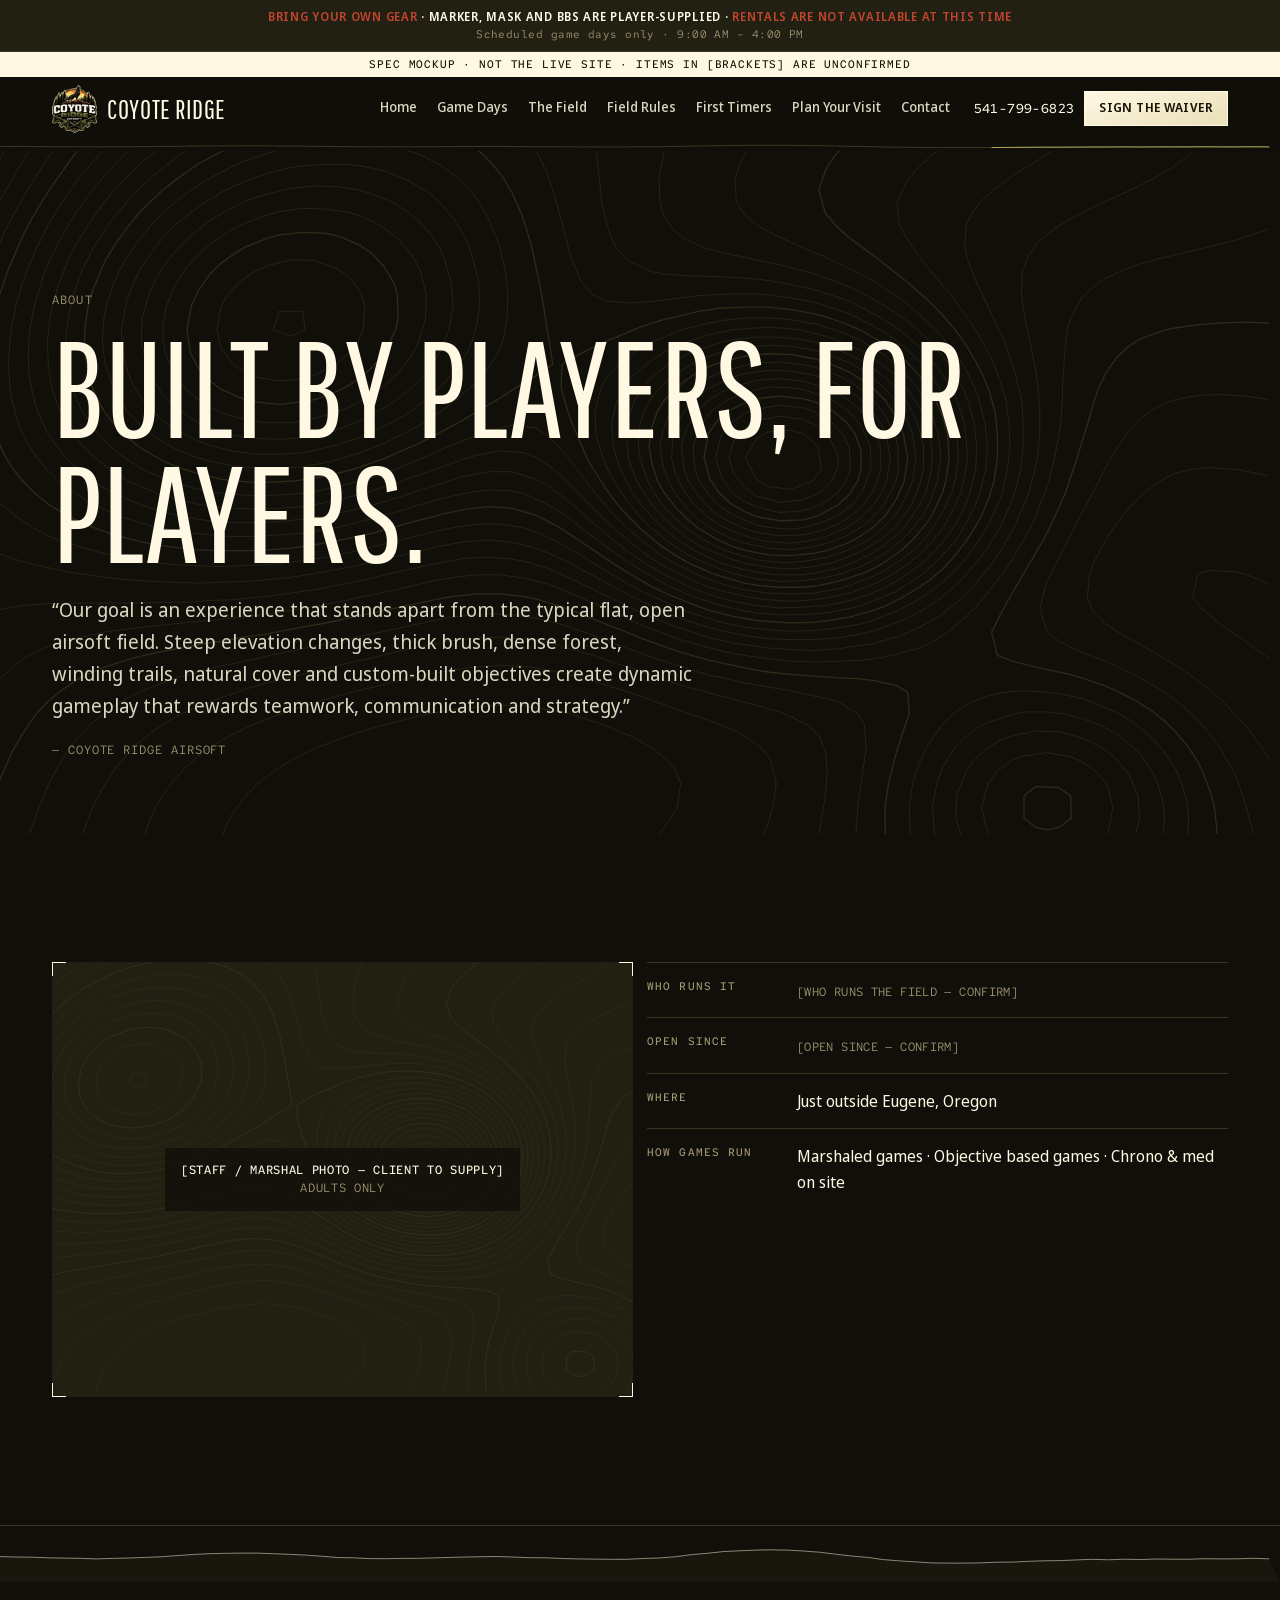
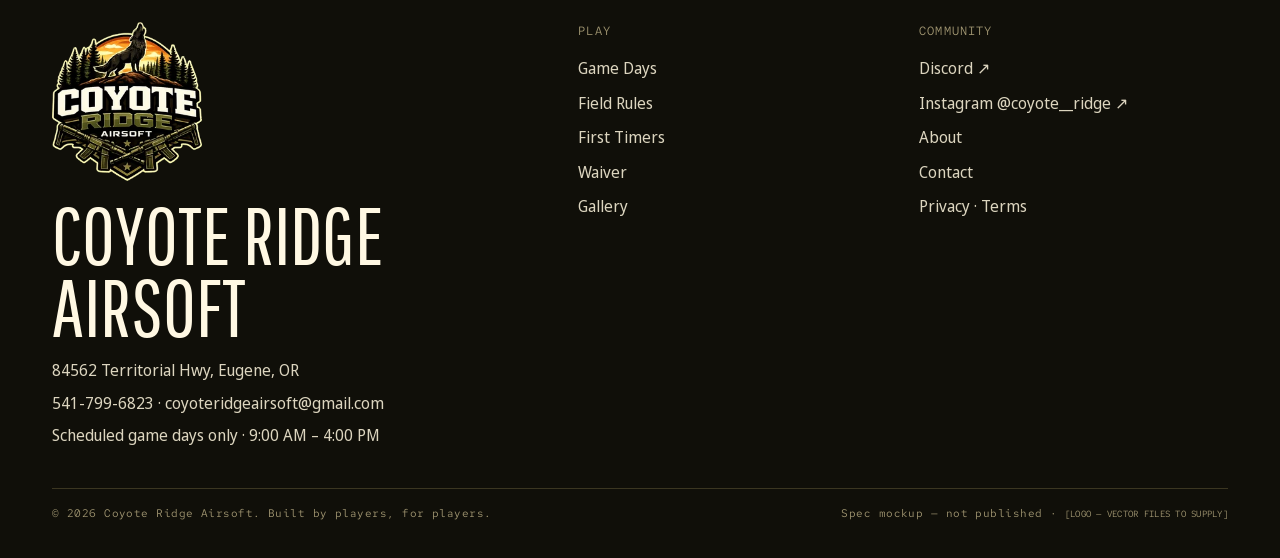
==== commit cc3a1ee3: "Preview: rebrand to supplied logo, airsoft stock (noindex) Co-Authored-By: Claude Opus 5.5 <noreply@" ====
--- a/about.html
+++ b/about.html
@@ -13,12 +13,12 @@
 <meta property="og:image" content="https://coyoteridgeairsoft.com/images/og-card.jpg">
 <meta property="og:image:width" content="1200">
 <meta property="og:image:height" content="630">
-<meta property="og:image:alt" content="Fog over a steep conifer hillside — Coyote Ridge Airsoft, Eugene, Oregon">
+<meta property="og:image:alt" content="Coyote Ridge Airsoft logo over an airsoft player in woodland, Eugene, Oregon">
 <meta name="twitter:card" content="summary_large_image">
 <meta name="twitter:title" content="About — Built by Players, for Players | Coyote Ridge Airsoft, Eugene OR">
 <meta name="twitter:description" content="Coyote Ridge is an outdoor airsoft field just outside Eugene, Oregon — built by players, for players.">
 <meta name="twitter:image" content="https://coyoteridgeairsoft.com/images/og-card.jpg">
-<meta name="theme-color" content="#0B1210">
+<meta name="theme-color" content="#100F09">
 <link rel="icon" href="favicon.svg" type="image/svg+xml">
 <link rel="preconnect" href="https://fonts.googleapis.com">
 <link rel="preconnect" href="https://fonts.gstatic.com" crossorigin>
@@ -36,7 +36,7 @@
 <div class="mock">Spec mockup · not the live site · items in [brackets] are unconfirmed</div>
 <header class="site-head">
   <div class="wrap site-head__in">
-    <a class="brand" href="index.html" aria-label="Coyote Ridge Airsoft — home"><span class="brand__name">Coyote Ridge</span></a>
+    <a class="brand" href="index.html" aria-label="Coyote Ridge Airsoft — home"><img class="brand__logo" src="assets/logo-120.webp" srcset="assets/logo-120.webp 1x, assets/logo-240.webp 2x" width="120" height="127" alt="Coyote Ridge Airsoft logo"><span class="brand__name">Coyote Ridge</span></a>
     <nav class="nav" aria-label="Main"><a href="index.html">Home</a><a href="game-days.html">Game Days</a><a href="the-field.html">The Field</a><a href="field-rules.html">Field Rules</a><a href="first-timers.html">First Timers</a><a href="plan-your-visit.html">Plan Your Visit</a><a href="contact.html">Contact</a></nav>
     <div class="head-actions">
       <a class="tel" href="tel:+15417996823">541-799-6823</a>
@@ -82,6 +82,7 @@
   <div class="wrap">
     <div class="foot__grid">
       <div>
+        <img class="foot__logo" src="assets/logo-240.webp" width="240" height="254" loading="lazy" alt="Coyote Ridge Airsoft logo">
         <p class="foot__name">Coyote Ridge<br>Airsoft</p>
         <p style="margin:0">84562 Territorial Hwy, Eugene, OR</p>
         <p style="margin:6px 0 0"><a href="tel:+15417996823">541-799-6823</a> · <a href="mailto:coyoteridgeairsoft@gmail.com">coyoteridgeairsoft@gmail.com</a></p>
@@ -108,7 +109,7 @@
         </ul>
       </div>
     </div>
-    <div class="foot__base"><span>© <span data-year>2026</span> Coyote Ridge Airsoft. Built by players, for players.</span><span>Spec mockup — not published · <span class="tbc">[LOGO — CLIENT TO SUPPLY]</span></span></div>
+    <div class="foot__base"><span>© <span data-year>2026</span> Coyote Ridge Airsoft. Built by players, for players.</span><span>Spec mockup — not published · <span class="tbc">[LOGO — VECTOR FILES TO SUPPLY]</span></span></div>
   </div>
 </footer>
 <nav class="mbar" aria-label="Quick actions">
--- a/styles.css
+++ b/styles.css
@@ -1,20 +1,22 @@
 /* Coyote Ridge Airsoft — spec mockup
    Design system: elevation / topography. Section view, not plan view.
-   ⚠️ Palette PROVISIONAL until sampled from assets/logo-coyote-ridge.png */
+   Palette sampled from the client's logo */
 
 :root {
-  --cr-ground: #0B1210;
-  --cr-band: #121B17;
-  --cr-surface: #1A2620;
-  --cr-contour: #2C3B33;
-  --cr-bone: #EDE4D1;
-  --cr-bone-2: #DCD1B8;
-  --cr-lichen: #9BB37E;
-  --cr-lichen-deep: #5E7A4A;
-  --cr-dust: #8C8575;
-  --cr-flag: #C0452C;      /* RESTRICTED: safety + policy items only */
-  --cr-text: #C9CDC4;      /* body copy on dark */
-  --cr-ink: #0B1210;       /* text on bone */
+  /* Palette sampled from assets/logo-coyote-ridge.png (2026-10-14) */
+  --cr-ground: #100F09;      /* logo darks: warm olive-black */
+  --cr-band: #18160D;
+  --cr-surface: #221F13;
+  --cr-contour: #3B3621;
+  --cr-bone: #FFF8E3;        /* "COYOTE" cream */
+  --cr-bone-2: #EADFB8;
+  --cr-lichen: #AEA857;      /* "RIDGE" olive, highlight */
+  --cr-lichen-deep: #747230; /* "RIDGE" olive */
+  --cr-sun: #F7B038;         /* logo sunset: the Castle / high point only */
+  --cr-dust: #A39873;        /* captions, survey labels, [CONFIRM] */
+  --cr-flag: #C0452C;        /* RESTRICTED: safety + policy items only */
+  --cr-text: #DCD5BF;
+  --cr-ink: #171408;
 
   --display: "Pathway Gothic One", "Arial Narrow", sans-serif;
   --sans: "Noto Sans Display", system-ui, -apple-system, "Segoe UI", sans-serif;
@@ -76,17 +78,18 @@
 .gearstrip small { display: block; font: 400 .7rem/1.4 var(--mono); letter-spacing: .04em; text-transform: none; color: var(--cr-dust); margin-top: 2px; }
 
 /* ---------- header ---------- */
-.site-head { position: sticky; top: 0; z-index: 60; background: rgba(11, 18, 16, .94); backdrop-filter: blur(8px); -webkit-backdrop-filter: blur(8px); }
+.site-head { position: sticky; top: 0; z-index: 60; background: rgba(16, 15, 9, .94); backdrop-filter: blur(8px); -webkit-backdrop-filter: blur(8px); }
 .site-head__in { display: flex; align-items: center; gap: 16px; height: var(--head-h); transition: height var(--rise) var(--ease); }
 .is-condensed .site-head__in { height: 52px; }
 .brand { display: flex; align-items: center; gap: 10px; text-decoration: none; margin-right: auto; }
-.brand__mark { width: 30px; height: 30px; flex: none; }
-.brand__name { font: 400 1.7rem/1 var(--display); text-transform: uppercase; color: var(--cr-bone); letter-spacing: .02em; white-space: nowrap; }
+.brand__logo { height: 48px; width: auto; flex: none; transition: height var(--rise) var(--ease); }
+.is-condensed .brand__logo { height: 40px; }
+.brand__name { display: none; font: 400 1.7rem/1 var(--display); text-transform: uppercase; color: var(--cr-bone); letter-spacing: .02em; white-space: nowrap; }
 .nav { display: none; }
 .head-actions { display: flex; align-items: center; gap: 10px; }
 .head-actions .tel { display: none; font: 500 .82rem/1 var(--mono); color: var(--cr-bone); text-decoration: none; letter-spacing: .03em; }
 .menu-btn { background: none; border: 1px solid var(--cr-contour); color: var(--cr-bone); font: 500 .72rem/1 var(--mono); letter-spacing: .1em; text-transform: uppercase; padding: 10px 12px; cursor: pointer; }
-@media (min-width: 560px) { .head-actions .tel { display: inline; } }
+@media (min-width: 560px) { .head-actions .tel { display: inline; } .brand__name { display: inline; } }
 @media (min-width: 1120px) {
   .menu-btn { display: none; }
   .nav { display: flex; gap: 20px; margin-right: 8px; }
@@ -120,7 +123,7 @@
 .btn .arr { transition: transform 200ms var(--ease); }
 .btn:hover .arr { transform: translateY(-2px); }
 .btn--line { background: transparent; color: var(--cr-bone); }
-.btn--line:hover { background: rgba(237, 228, 209, .06); }
+.btn--line:hover { background: rgba(255, 248, 227, .06); }
 .btn--sm { padding: 10px 14px; font-size: .78rem; }
 .textlink { color: var(--cr-bone); text-decoration: none; border-bottom: 1px solid var(--cr-contour); padding-bottom: 3px; font-weight: 500; transition: border-color 200ms; }
 .textlink:hover { border-color: var(--cr-lichen); }
@@ -128,7 +131,7 @@
 
 /* ---------- chips ---------- */
 .chips { display: flex; flex-wrap: wrap; gap: 6px; margin: 0; padding: 0; list-style: none; }
-.chips li { font: 500 .7rem/1 var(--mono); letter-spacing: .08em; text-transform: uppercase; color: var(--cr-bone); border: 1px solid var(--cr-contour); padding: 8px 10px; background: rgba(11, 18, 16, .5); }
+.chips li { font: 500 .7rem/1 var(--mono); letter-spacing: .08em; text-transform: uppercase; color: var(--cr-bone); border: 1px solid var(--cr-contour); padding: 8px 10px; background: rgba(16, 15, 9, .5); }
 
 /* ---------- corner brackets: four corners, hairline, never a HUD ---------- */
 .brk { position: relative; --b: var(--cr-bone); --bl: 14px; }
@@ -161,18 +164,21 @@
 /* ---------- hero ---------- */
 .hero { position: relative; min-height: min(86svh, 820px); display: flex; align-items: flex-end; overflow: hidden; background: var(--cr-ground); isolation: isolate; }
 .hero__img { position: absolute; inset: 0; z-index: -2; }
-.hero__img img { width: 100%; height: 100%; object-fit: cover; transform: translateY(var(--px, 0)) scale(1.08); will-change: transform; }
-.hero::before { content: ""; position: absolute; inset: 0; z-index: -1; background: linear-gradient(to top, rgba(11, 18, 16, .92) 8%, rgba(11, 18, 16, 0) 78%); }
+.hero__img img { width: 100%; height: 100%; object-fit: cover; object-position: 38% center; transform: translateY(var(--px, 0)) scale(1.08); will-change: transform; }
+.hero::before { content: ""; position: absolute; inset: 0; z-index: -1; background: linear-gradient(to top, rgba(16, 15, 9, .92) 8%, rgba(16, 15, 9, 0) 78%); }
 .hero::after { content: ""; position: absolute; inset: 0; z-index: -1; background: url("images/contours.svg") center bottom / cover no-repeat; opacity: .35; mask-image: linear-gradient(to top, #000, transparent 45%); -webkit-mask-image: linear-gradient(to top, #000, transparent 45%); }
 .hero__copy { padding-block: 120px 28px; width: 100%; }
+.hero__grid { display: grid; gap: 24px; align-items: end; }
+.hero__logo { width: clamp(132px, 34vw, 190px); height: auto; filter: drop-shadow(0 10px 30px rgba(0, 0, 0, .55)); }
+@media (min-width: 900px) { .hero__grid { grid-template-columns: 1fr auto; } .hero__logo { width: clamp(240px, 24vw, 330px); order: 2; } }
 .hero h1 { font-size: clamp(3.8rem, 14.5vw, 10.5rem); max-width: 11ch; }
 .hero .lede { margin: 18px 0 22px; color: var(--cr-bone); }
 .hero .ref { color: var(--cr-bone); opacity: .8; }
 .hero .chips { margin-bottom: 26px; }
 .hero__strip { display: block; width: 100%; height: 46px; margin-top: 28px; }
 .hero__strip path { fill: none; stroke: var(--cr-bone); stroke-width: 1.2; vector-effect: non-scaling-stroke; opacity: .7; }
-.hero__strip .fill { fill: rgba(11, 18, 16, .55); stroke: none; }
-.imgcap { position: absolute; right: var(--gutter); top: 14px; z-index: 2; font: 400 .62rem/1.3 var(--mono); color: rgba(237, 228, 209, .7); letter-spacing: .05em; background: rgba(11, 18, 16, .55); padding: 4px 6px; }
+.hero__strip .fill { fill: rgba(16, 15, 9, .55); stroke: none; }
+.imgcap { position: absolute; right: var(--gutter); top: 14px; z-index: 2; font: 400 .62rem/1.3 var(--mono); color: rgba(255, 248, 227, .7); letter-spacing: .05em; background: rgba(16, 15, 9, .55); padding: 4px 6px; }
 
 /* sub-nav under hero */
 .subnav { position: relative; border-block: 1px solid var(--cr-contour); background: var(--cr-ground); overflow: hidden; }
@@ -195,7 +201,8 @@
 .profile .mk path { fill: var(--cr-lichen); }
 .profile .mk text { font: 400 11px var(--mono); fill: var(--cr-dust); letter-spacing: .04em; }
 .profile .mk .nm { fill: var(--cr-bone); font-size: 12px; }
-.profile .mk--castle path { fill: var(--cr-lichen); }
+.profile .mk--castle path { fill: var(--cr-sun); }
+.profile .mk--castle line { stroke: var(--cr-sun); }
 .profile .mk--castle .nm { font: 400 30px var(--display); fill: var(--cr-bone); letter-spacing: .02em; }
 .profile .frame-t { font: 400 11px var(--mono); fill: var(--cr-dust); letter-spacing: .08em; }
 .profile__hint { display: block; margin-top: 8px; font: 400 .68rem/1 var(--mono); color: var(--cr-dust); letter-spacing: .08em; }
@@ -210,16 +217,16 @@
 .castle { position: relative; overflow: hidden; background: var(--cr-ground); }
 .castle__photo { position: relative; height: clamp(260px, 46vw, 560px); overflow: hidden; }
 .castle__photo img { width: 100%; height: 118%; object-fit: cover; transform: translateY(var(--px, 0)); will-change: transform; }
-.castle__photo::after { content: ""; position: absolute; inset: 0; background: linear-gradient(to top, rgba(11, 18, 16, .75), rgba(11, 18, 16, 0)); }
+.castle__photo::after { content: ""; position: absolute; inset: 0; background: linear-gradient(to top, rgba(16, 15, 9, .75), rgba(16, 15, 9, 0)); }
 .castle__panel { position: relative; margin-top: clamp(-160px, -12vw, -60px); z-index: 2; }
 .castle__panel .edge { display: block; width: 100%; height: clamp(36px, 6vw, 80px); }
 .castle__panel .edge path { fill: var(--cr-bone); }
 .castle__body { background: var(--cr-bone); color: var(--cr-ink); padding-bottom: clamp(56px, 8vw, 104px); margin-top: -1px; }
-.castle__body .ref { color: #5d584c; }
+.castle__body .ref { color: #5F5838; }
 .castle__body .ref b { color: var(--cr-lichen-deep); }
 .castle__body h2 { color: var(--cr-ink); }
 .castle__body .quote { color: var(--cr-ink); }
-.castle__body .attr, .castle__body .tbc { color: #5d584c; }
+.castle__body .attr, .castle__body .tbc { color: #5F5838; }
 .castle__grid { display: grid; gap: 32px; }
 @media (min-width: 900px) { .castle__grid { grid-template-columns: 7fr 5fr; gap: 56px; align-items: start; } }
 .spot { display: inline-flex; align-items: center; gap: 10px; font: 500 .74rem/1 var(--mono); letter-spacing: .06em; }
@@ -228,7 +235,7 @@
 /* empty labelled frames (client to supply) */
 .empty { position: relative; aspect-ratio: var(--ar, 4 / 3); background: var(--cr-surface); display: grid; place-items: center; overflow: hidden; isolation: isolate; }
 .empty::after { content: ""; position: absolute; inset: 0; z-index: -1; background: url("images/contours-tight.svg") center / cover; opacity: .8; }
-.empty p { margin: 0; padding: 14px 16px; text-align: center; font: 500 .72rem/1.5 var(--mono); letter-spacing: .06em; text-transform: uppercase; color: var(--cr-bone); background: rgba(11, 18, 16, .78); max-width: 86%; }
+.empty p { margin: 0; padding: 14px 16px; text-align: center; font: 500 .72rem/1.5 var(--mono); letter-spacing: .06em; text-transform: uppercase; color: var(--cr-bone); background: rgba(16, 15, 9, .78); max-width: 86%; }
 .empty p span { display: block; color: var(--cr-dust); font-weight: 400; }
 .castle__body .empty { --b: var(--cr-ink); }
 
@@ -289,8 +296,8 @@
 .med__bar > div { position: relative; display: grid; place-items: center; font: 500 .82rem/1.2 var(--mono); color: var(--cr-bone); text-align: center; padding: 0 6px; }
 .med__bar > div + div { border-left: 1px solid var(--cr-bone); }
 .med__bar .b1 { background: var(--cr-surface); color: var(--cr-text); }
-.med__bar .b2 { background: rgba(155, 179, 126, .16); }
-.med__bar .b3 { background: rgba(155, 179, 126, .32); }
+.med__bar .b2 { background: rgba(174, 168, 87, .16); }
+.med__bar .b3 { background: rgba(174, 168, 87, .32); }
 .med__ticks { position: relative; display: grid; grid-template-columns: 3fr 1.7fr 2fr; height: 24px; }
 .med__ticks span { position: relative; }
 .med__ticks span + span::before { content: attr(data-t); position: absolute; left: 0; top: 4px; transform: translateX(-50%); font: 500 .74rem/1 var(--mono); color: var(--cr-bone); }
@@ -317,7 +324,7 @@
 .map__card { background: var(--cr-bone); color: var(--cr-ink); padding: 20px 22px; display: grid; gap: 10px; max-width: 86%; }
 .map__card .addr { font: 400 1.7rem/1 var(--display); text-transform: uppercase; }
 .map__card .btn { background: var(--cr-ink); color: var(--cr-bone); border-color: var(--cr-ink); }
-.map__card .tbc { color: #5d584c; }
+.map__card .tbc { color: #5F5838; }
 
 .cards { display: grid; gap: 12px; }
 @media (min-width: 760px) { .cards--3 { grid-template-columns: repeat(3, 1fr); } }
@@ -410,6 +417,7 @@
 .foot-strip .line { fill: none; stroke: var(--cr-bone); stroke-width: 1; vector-effect: non-scaling-stroke; opacity: .5; }
 .foot__grid { display: grid; gap: 32px; padding-top: 40px; }
 @media (min-width: 860px) { .foot__grid { grid-template-columns: 1.6fr 1fr 1fr; } }
+.foot__logo { width: 150px; height: auto; margin-bottom: 18px; }
 .foot__name { font: 400 clamp(3rem, 8vw, 5rem)/.9 var(--display); text-transform: uppercase; color: var(--cr-bone); margin: 0 0 14px; }
 .site-foot ul { list-style: none; margin: 0; padding: 0; display: grid; gap: 8px; }
 .site-foot a { color: var(--cr-text); text-decoration: none; }
